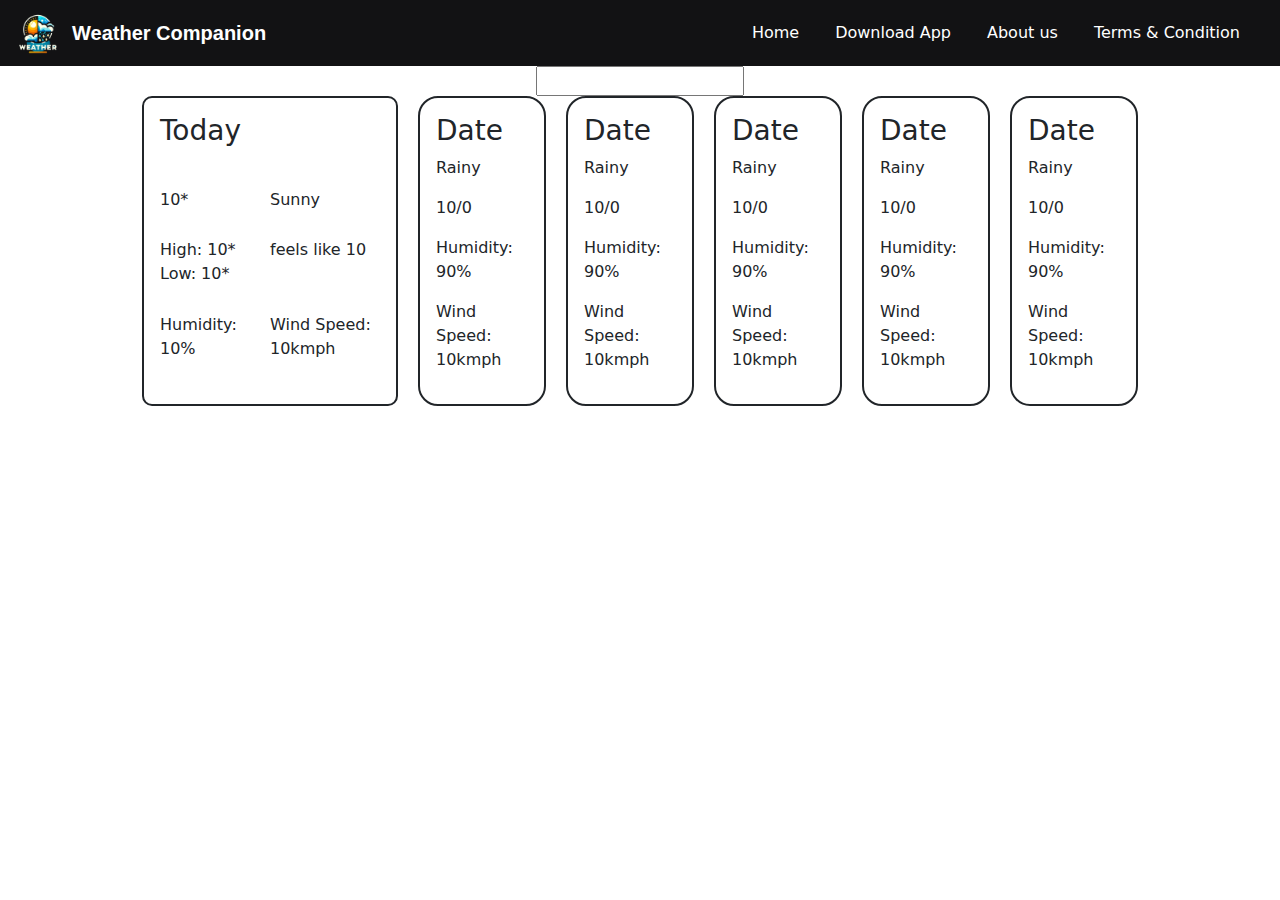
==== html/index.html @ 282c748f "Linked the About us sreen" ====
<!DOCTYPE html>
<html lang="en">
  <head>
    <meta charset="UTF-8" />
    <meta name="viewport" content="width=device-width, initial-scale=1.0" />
    <title>Weather App</title>
    <link rel="stylesheet" href="../css/styles.css" />
    <link
    href="https://cdn.jsdelivr.net/npm/bootstrap@5.3.3/dist/css/bootstrap.min.css"
    rel="stylesheet"
    integrity="sha384-QWTKZyjpPEjISv5WaRU9OFeRpok6YctnYmDr5pNlyT2bRjXh0JMhjY6hW+ALEwIH"
    crossorigin="anonymous">
  </head>
  <body>
    <nav class="navbar navbar-expand-lg navbar-light">
        <div class="container-fluid">
          <img src="../assets/weather-logo.webp" width="50" height="50"
            alt="Your Logo">
          <a class="navbar-brand" href="#">Weather Companion</a>
          <button class="navbar-toggler" type="button" data-bs-toggle="collapse"
            data-bs-target="#navbarSupportedContent"
            aria-controls="navbarSupportedContent" aria-expanded="false"
            aria-label="Toggle navigation">
            <span class="navbar-toggler-icon"></span>
          </button>
          <div class="collapse navbar-collapse justify-content-end"
            id="navbarSupportedContent">
  
            <ul class="navbar-nav ml-auto">
             
                <li class="nav-item nav-item-spacing">
                    <a class="nav-link" href="#">Home</a>
                  </li>
           
              <li class="nav-item nav-item-spacing">
                <a class="nav-link" href="#">Download App</a>
              </li>
              <li class="nav-item nav-item-spacing">
                <a class="nav-link" href="about.html">About us</a>
              </li>
              <li class="nav-item nav-item-spacing">
                <a class="nav-link" href="#">Terms & Condition</a>
              </li>
            
            </ul>
  
          </div>
        </div>
      </nav>

      <section id="search-container">
      
        <form action="" id="search-form">
          <input type="text" id="city-input"/>
        </form>
      </section>
      <section id="forecast-container">
        <div id="current">
            <h3 id="date">Today</h2>
                <div id="current-details">
                    <p id="current-temp">10*</p>
                    <div style="display: flex;" class="condition-container">
                        <p id="current-condition">Sunny</p>
                        <img src="" id="current-condition-icon">
                    </div>
                    <p id="current-hi-lo">High: 10* <br>Low: 10*</p>
                    <p id="current-feels-like">feels like 10</p>
                    <p id="current-humidity">Humidity: 10%</p>
                    <p id="current-wind">Wind Speed: 10kmph</p>
                </div>
        </div>
        <div class="forecast" id="day1">
            <h3 class="forecast-date">Date</h3>
            <div class="forecast-details">
                <div style="display: flex;" class="condition-container">
                    <p class="forecast-condition">Rainy</p>
                    <img src="" class="forecast-condition-icon">
                </div>
                <p class="forecast-hi-lo">10/0</p>
                <p class="forecast-humidity">Humidity: 90%</p>
                <p class="forecast-wind">Wind Speed: 10kmph</p>
            </div>
        </div>
        <div class="forecast" id="day2">
            <h3 class="forecast-date">Date</h3>
            <div class="forecast-details">
                <div style="display: flex;" class="condition-container">
                    <p class="forecast-condition">Rainy</p>
                    <img src="" class="forecast-condition-icon">
                </div>
                <p class="forecast-hi-lo">10/0</p>
                <p class="forecast-humidity">Humidity: 90%</p>
                <p class="forecast-wind">Wind Speed: 10kmph</p>
            </div>
        </div>
        <div class="forecast" id="day3">
            <h3 class="forecast-date">Date</h3>
            <div class="forecast-details">
                <div style="display: flex;" class="condition-container">
                    <p class="forecast-condition">Rainy</p>
                    <img src="" class="forecast-condition-icon">
                </div>
                <p class="forecast-hi-lo">10/0</p>
                <p class="forecast-humidity">Humidity: 90%</p>
                <p class="forecast-wind">Wind Speed: 10kmph</p>
            </div>
        </div>
        <div class="forecast" id="day4">
            <h3 class="forecast-date">Date</h3>
            <div class="forecast-details">
                <div style="display: flex;" class="condition-container">
                    <p class="forecast-condition">Rainy</p>
                    <img src="" class="forecast-condition-icon">
                </div>
                <p class="forecast-hi-lo">10/0</p>
                <p class="forecast-humidity">Humidity: 90%</p>
                <p class="forecast-wind">Wind Speed: 10kmph</p>
            </div>
        </div>
        <div class="forecast" id="day5">
            <h3 class="forecast-date">Date</h3>
            <div class="forecast-details">
                <div style="display: flex;" class="condition-container">
                    <p class="forecast-condition">Rainy</p>
                    <img src="" class="forecast-condition-icon">
                </div>
                <p class="forecast-hi-lo">10/0</p>
                <p class="forecast-humidity">Humidity: 90%</p>
                <p class="forecast-wind">Wind Speed: 10kmph</p>
            </div>
        </div>
    </section>
    <script src="../js/script.js"></script>
  <script src="../js/main.js"></script>
    <script
      src="https://cdn.jsdelivr.net/npm/bootstrap@5.3.3/dist/js/bootstrap.bundle.min.js"
      integrity="sha384-YvpcrYf0tY3lHB60NNkmXc5s9fDVZLESaAA55NDzOxhy9GkcIdslK1eN7N6jIeHz"
      crossorigin="anonymous"></script>
  </body>
 
</html>
---- css/styles.css ----
body {
    background-color: #121214;
}
#forecast-container{
    display: flex;
    justify-content: center;
    gap: 20px;
}

#current {
    background-color: white;
    width: 20vw;
    display: grid;
    padding: 1rem;
    border-radius:10px;
    border-style: solid;
    border-width: 2px;
}
#search-container {
    display: flex;
    flex-direction: column;
    align-items: center;
    justify-content: center;
   
    
  }

#current-details {
    display: grid;
    grid-template-columns: 1fr 1fr;
    gap: 0;
    
}

.forecast {
    background-color: white;
    width: 10vw;
    display: grid;
    padding: 1rem;
    border-radius: 20px;
    border-style: solid;
    border-width: 2px;
}

.navbar-nav .nav-link.active {
    background-color: #f2db60;
    border-radius: 5px;
    padding: 8px;
    /* Adjust this value to get the desired roundness */
    color: black;
    /* Changes text color */
}

.navbar-nav .nav-item .nav-link {
    color: white
}

.navbar-light .navbar-nav .nav-link:hover {
    color: green;
}

.navbar-light {
    background-color: #121214 !important;

}

.navbar-light .navbar-toggler-icon {
    background-color: white;
    border-color: white;

}

.nav-item-spacing {
    margin-right: 20px;
   
}

.navbar-brand img {
    border-radius: 50%;
  
    width: 40px;

    height: 40px;
  
}


.navbar-brand:not(img) {
    font-family: 'Arial', sans-serif;
    font-weight: bold;
    display: flex;
    align-items: center;
    padding: 10px;
    color: white;
}
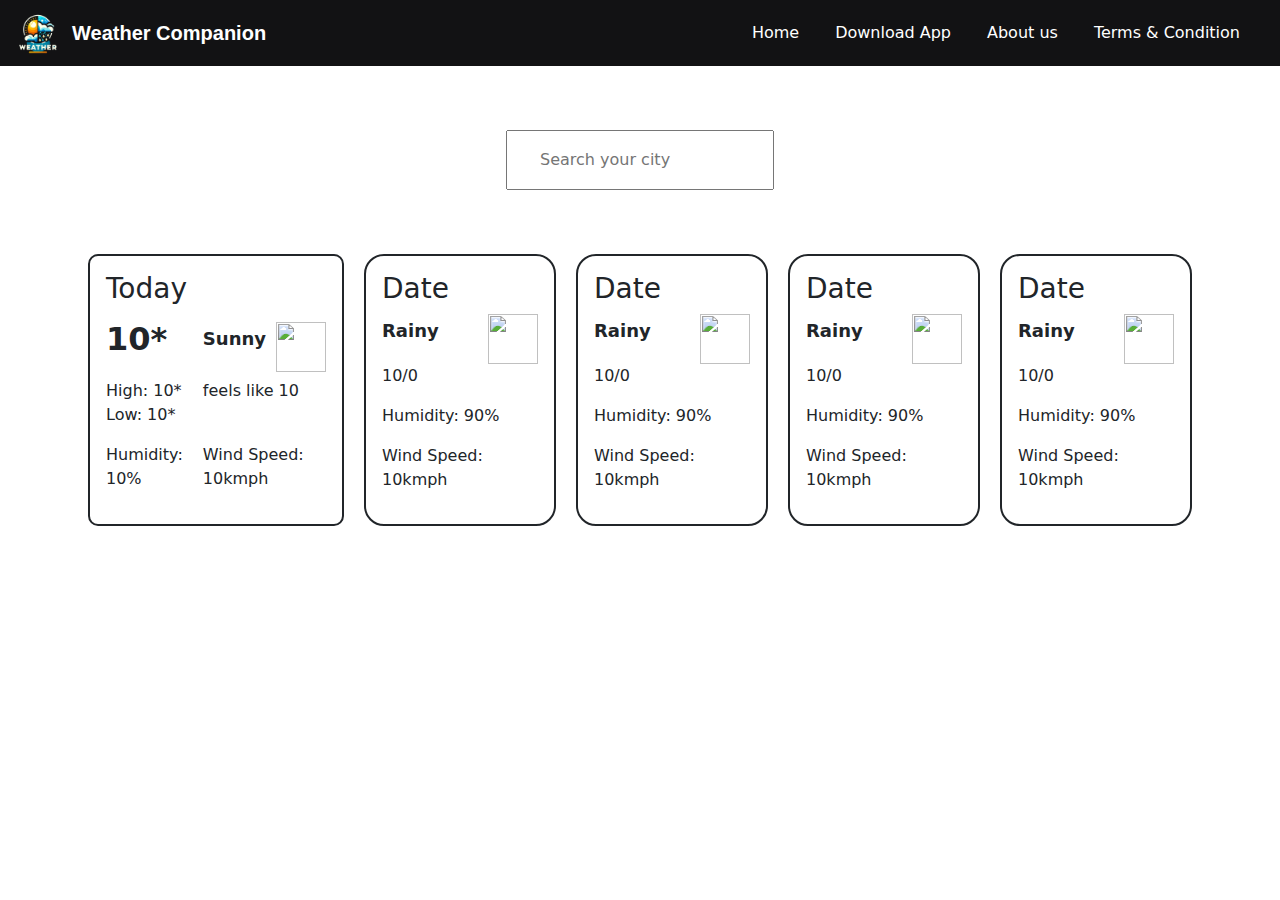
==== commit d3074a19: "Parse date" ====
--- a/html/index.html
+++ b/html/index.html
@@ -36,7 +36,7 @@
                 <a class="nav-link" href="#">Download App</a>
               </li>
               <li class="nav-item nav-item-spacing">
-                <a class="nav-link" href="about.html">About us</a>
+                <a class="nav-link" href="#">About us</a>
               </li>
               <li class="nav-item nav-item-spacing">
                 <a class="nav-link" href="#">Terms & Condition</a>
@@ -51,7 +51,7 @@
       <section id="search-container">
       
         <form action="" id="search-form">
-          <input type="text" id="city-input"/>
+          <input type="text" id="city-input" placeholder="Search your city"/>
         </form>
       </section>
       <section id="forecast-container">
@@ -117,18 +117,6 @@
                 <p class="forecast-wind">Wind Speed: 10kmph</p>
             </div>
         </div>
-        <div class="forecast" id="day5">
-            <h3 class="forecast-date">Date</h3>
-            <div class="forecast-details">
-                <div style="display: flex;" class="condition-container">
-                    <p class="forecast-condition">Rainy</p>
-                    <img src="" class="forecast-condition-icon">
-                </div>
-                <p class="forecast-hi-lo">10/0</p>
-                <p class="forecast-humidity">Humidity: 90%</p>
-                <p class="forecast-wind">Wind Speed: 10kmph</p>
-            </div>
-        </div>
     </section>
     <script src="../js/script.js"></script>
   <script src="../js/main.js"></script>
--- a/css/styles.css
+++ b/css/styles.css
@@ -21,7 +21,7 @@
     flex-direction: column;
     align-items: center;
     justify-content: center;
-   
+   margin: 4rem;
     
   }
 
@@ -34,7 +34,7 @@
 
 .forecast {
     background-color: white;
-    width: 10vw;
+    width: 15vw;
     display: grid;
     padding: 1rem;
     border-radius: 20px;
@@ -93,3 +93,30 @@
     padding: 10px;
     color: white;
 }
+
+.forecast-condition-icon,
+#current-condition-icon {
+    height: 50px;
+    width: 50px;
+}
+.condition-container {
+    display: flex;
+    align-items: center;
+    justify-content: space-between;
+    gap: 10px;
+}
+#city-input {
+    padding: 1rem 2rem;
+}
+.forecast-condition {
+    font-size: large;
+    font-weight: 600;
+}
+#current-condition {
+    font-size: large;
+    font-weight: 600;
+}
+#current-temp {
+    font-size: xx-large;
+    font-weight: 600;
+}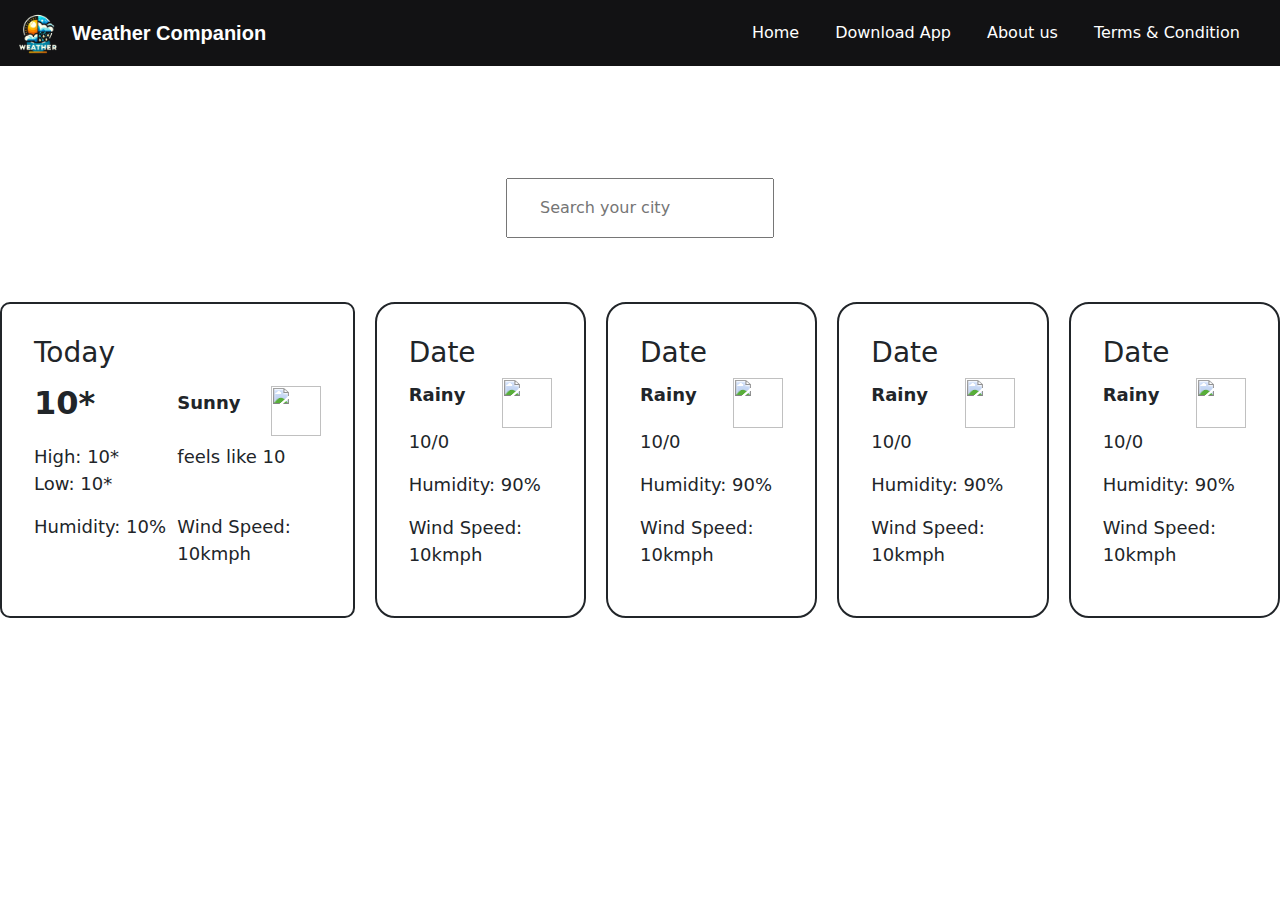
==== commit 5bd232bf: "added heading" ====
--- a/html/index.html
+++ b/html/index.html
@@ -36,7 +36,7 @@
                 <a class="nav-link" href="#">Download App</a>
               </li>
               <li class="nav-item nav-item-spacing">
-                <a class="nav-link" href="#">About us</a>
+                <a class="nav-link" href="about.html">About us</a>
               </li>
               <li class="nav-item nav-item-spacing">
                 <a class="nav-link" href="#">Terms & Condition</a>
@@ -49,7 +49,7 @@
       </nav>
 
       <section id="search-container">
-      
+      <h1 id="location"></h1>
         <form action="" id="search-form">
           <input type="text" id="city-input" placeholder="Search your city"/>
         </form>
--- a/css/styles.css
+++ b/css/styles.css
@@ -9,9 +9,9 @@
 
 #current {
     background-color: white;
-    width: 20vw;
+    /* width: 20vw; */
     display: grid;
-    padding: 1rem;
+    padding: 2rem;
     border-radius:10px;
     border-style: solid;
     border-width: 2px;
@@ -22,7 +22,7 @@
     align-items: center;
     justify-content: center;
    margin: 4rem;
-    
+   gap: 40px;    
   }
 
 #current-details {
@@ -34,9 +34,9 @@
 
 .forecast {
     background-color: white;
-    width: 15vw;
+    /* width: 15vw; */
     display: grid;
-    padding: 1rem;
+    padding: 2rem;
     border-radius: 20px;
     border-style: solid;
     border-width: 2px;
@@ -119,4 +119,7 @@
 #current-temp {
     font-size: xx-large;
     font-weight: 600;
+}
+p {
+    font-size: large;
 }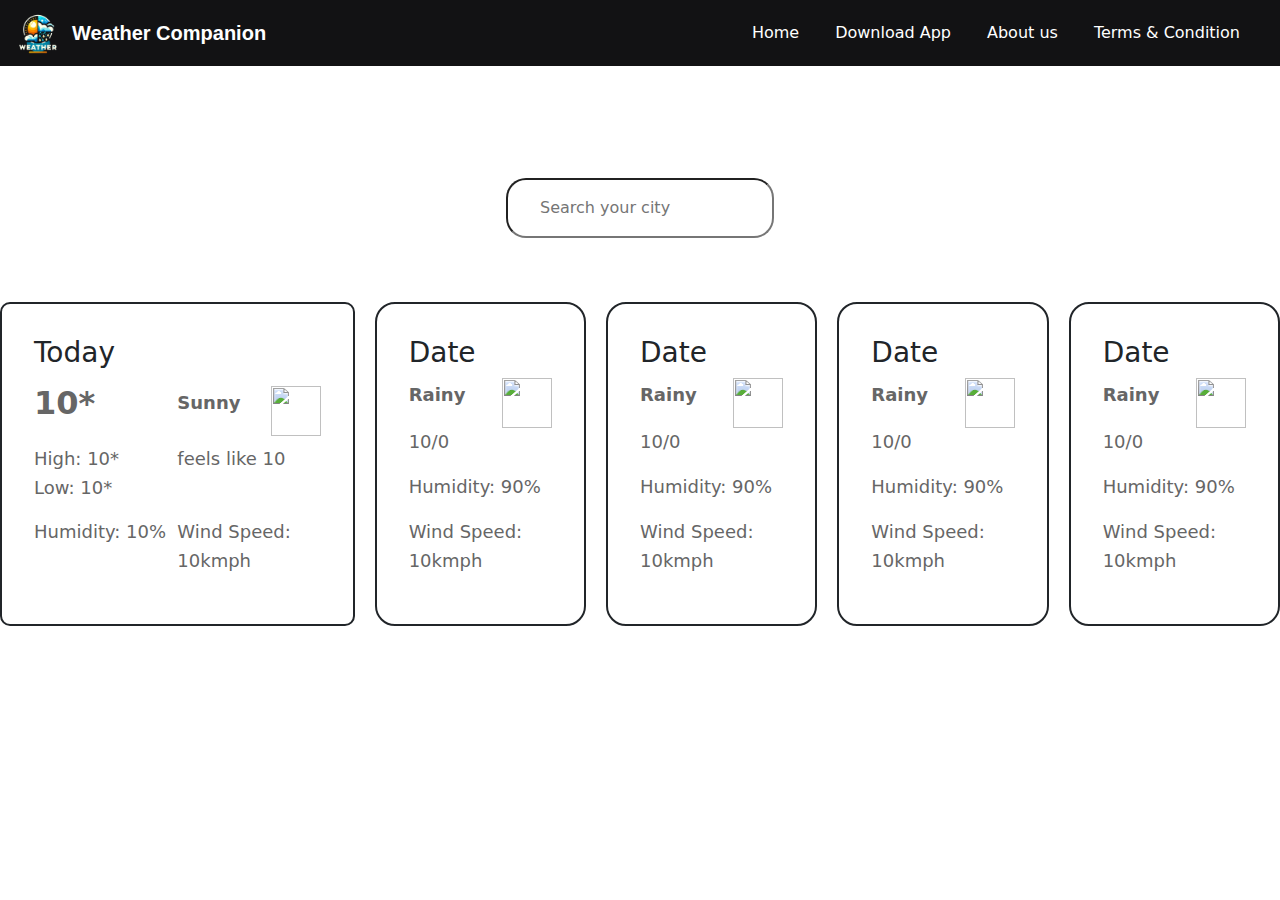
==== commit 78798778: "added terms html file" ====
--- a/html/index.html
+++ b/html/index.html
@@ -29,7 +29,7 @@
             <ul class="navbar-nav ml-auto">
              
                 <li class="nav-item nav-item-spacing">
-                    <a class="nav-link" href="#">Home</a>
+                    <a class="nav-link" href="index.html">Home</a>
                   </li>
            
               <li class="nav-item nav-item-spacing">
@@ -39,7 +39,7 @@
                 <a class="nav-link" href="about.html">About us</a>
               </li>
               <li class="nav-item nav-item-spacing">
-                <a class="nav-link" href="#">Terms & Condition</a>
+                <a class="nav-link" href="terms.html">Terms & Condition</a>
               </li>
             
             </ul>
--- a/css/styles.css
+++ b/css/styles.css
@@ -107,6 +107,7 @@
 }
 #city-input {
     padding: 1rem 2rem;
+    border-radius: 20px;
 }
 .forecast-condition {
     font-size: large;
@@ -122,4 +123,79 @@
 }
 p {
     font-size: large;
-}+}
+p {
+    font-size: large;
+}
+body {
+    font-family: Arial, sans-serif;
+    margin: 0;
+    padding: 0;
+}
+
+header, footer {
+    background-color: #333;
+    color: white;
+    text-align: center;
+    padding: 20px 0;
+}
+
+.about-text {
+    max-width: 600px;
+    margin: 0 auto;
+    text-align: justify;
+    padding: 20px;
+}
+
+footer {
+    position: fixed;
+    bottom: 0;
+    width: 100%;
+}
+
+body {
+    margin: 0;
+    font-family: Arial, sans-serif;
+    background-color: #f2f2f2;
+}
+
+.container {
+    max-width: 800px;
+    margin: 50px auto;
+    padding: 20px;
+    background-color: #fff;
+    border-radius: 10px;
+    box-shadow: 0 0 20px rgba(0, 0, 0, 0.1);
+}
+
+h1 {
+    text-align: center;
+    color: #333;
+}
+
+.content {
+    padding: 20px;
+    border-top: 2px solid #ccc;
+}
+
+p {
+    line-height: 1.6;
+    color: #666;
+}
+
+/* Fancy Styling */
+.container {
+    position: relative;
+    overflow: hidden;
+}
+
+.container:before {
+    content: "";
+    position: absolute;
+    top: 0;
+    left: 0;
+    width: 100%;
+    height: 100%;
+    background: linear-gradient(to bottom, rgba(255, 255, 255, 0) 0%, #fff 50%, rgba(255, 255, 255, 0) 100%);
+    pointer-events: none;
+}
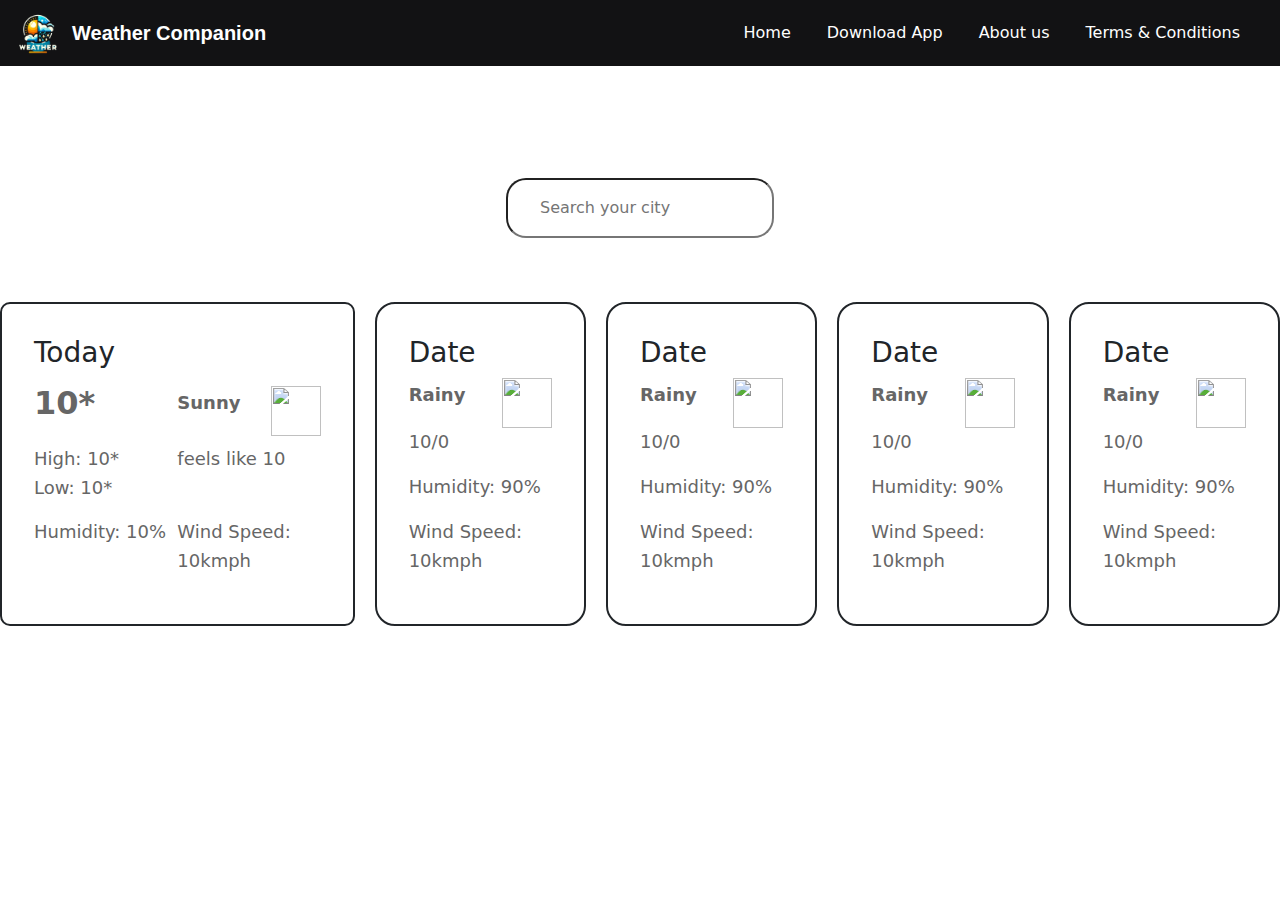
==== commit 83c4621d: "bug fixes" ====
--- a/html/index.html
+++ b/html/index.html
@@ -39,7 +39,7 @@
                 <a class="nav-link" href="about.html">About us</a>
               </li>
               <li class="nav-item nav-item-spacing">
-                <a class="nav-link" href="terms.html">Terms & Condition</a>
+                <a class="nav-link" href="terms.html">Terms & Conditions</a>
               </li>
             
             </ul>
--- a/css/styles.css
+++ b/css/styles.css
@@ -127,11 +127,6 @@
 p {
     font-size: large;
 }
-body {
-    font-family: Arial, sans-serif;
-    margin: 0;
-    padding: 0;
-}
 
 header, footer {
     background-color: #333;
@@ -153,11 +148,6 @@
     width: 100%;
 }
 
-body {
-    margin: 0;
-    font-family: Arial, sans-serif;
-    background-color: #f2f2f2;
-}
 
 .container {
     max-width: 800px;
@@ -199,3 +189,27 @@
     background: linear-gradient(to bottom, rgba(255, 255, 255, 0) 0%, #fff 50%, rgba(255, 255, 255, 0) 100%);
     pointer-events: none;
 }
+
+#terms-container {
+    background-color: #fff;
+    border-radius: 10px;
+    box-shadow: 0 0 20px rgba(0, 0, 0, 0.1);
+    padding: 20px;
+    margin: 50px auto;
+    max-width: 800px;
+}
+
+#terms-container h1 {
+    text-align: center;
+    color: #333;
+}
+
+#terms-container .content {
+    border-top: 2px solid #ccc;
+    padding-top: 20px;
+}
+
+#terms-container p {
+    line-height: 1.6;
+    color: #666;
+}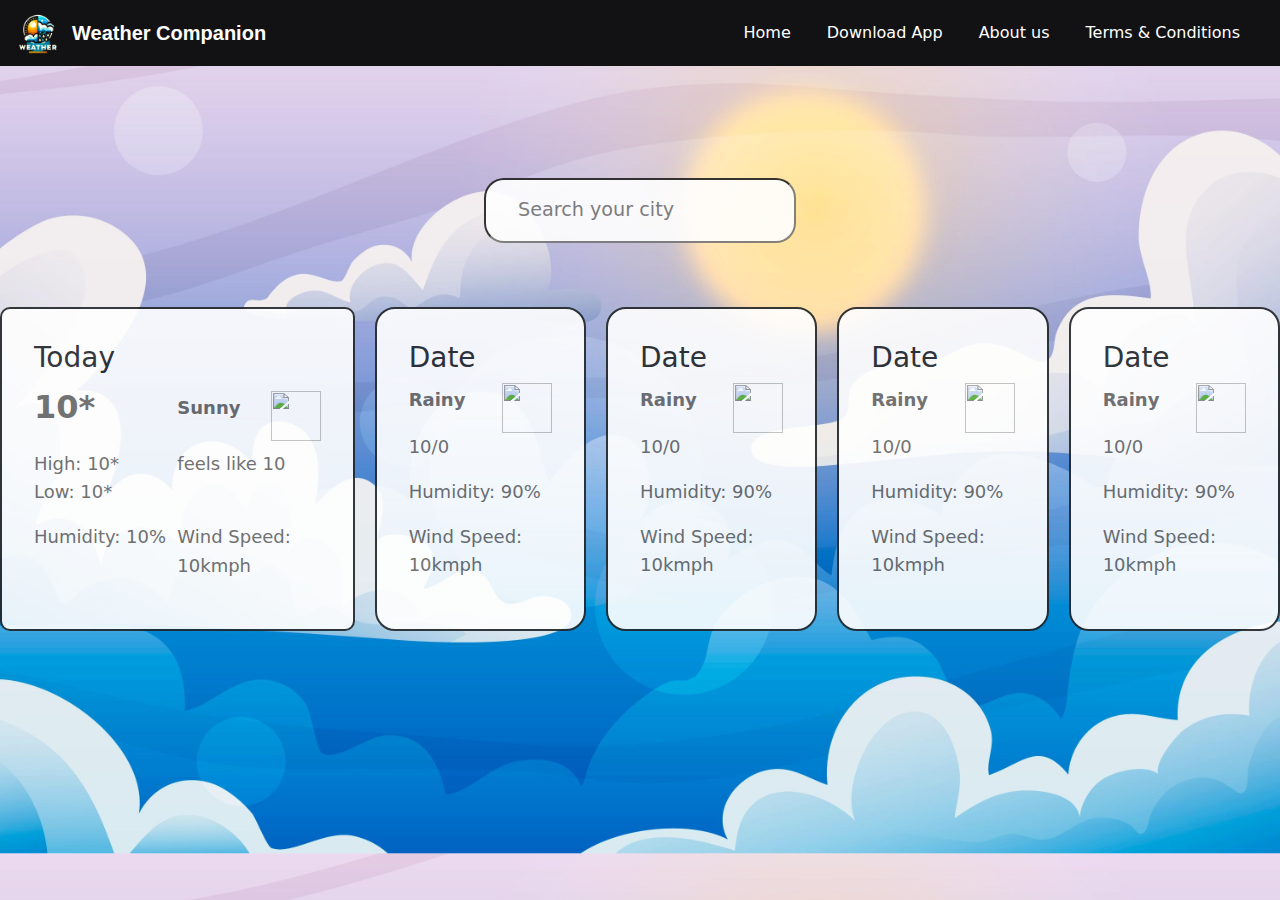
==== commit edae6ac5: "Added the download Screen" ====
--- a/html/index.html
+++ b/html/index.html
@@ -13,41 +13,32 @@
   </head>
   <body>
     <nav class="navbar navbar-expand-lg navbar-light">
-        <div class="container-fluid">
-          <img src="../assets/weather-logo.webp" width="50" height="50"
-            alt="Your Logo">
+      <div class="container-fluid">
+          <img src="../assets/weather-logo.webp" width="50" height="50" alt="Your Logo">
           <a class="navbar-brand" href="#">Weather Companion</a>
           <button class="navbar-toggler" type="button" data-bs-toggle="collapse"
-            data-bs-target="#navbarSupportedContent"
-            aria-controls="navbarSupportedContent" aria-expanded="false"
-            aria-label="Toggle navigation">
-            <span class="navbar-toggler-icon"></span>
+              data-bs-target="#navbarSupportedContent" aria-controls="navbarSupportedContent"
+              aria-expanded="false" aria-label="Toggle navigation">
+              <span class="navbar-toggler-icon"></span>
           </button>
-          <div class="collapse navbar-collapse justify-content-end"
-            id="navbarSupportedContent">
-  
-            <ul class="navbar-nav ml-auto">
-             
-                <li class="nav-item nav-item-spacing">
-                    <a class="nav-link" href="index.html">Home</a>
+          <div class="collapse navbar-collapse justify-content-end" id="navbarSupportedContent">
+              <ul class="navbar-nav ml-auto">
+                  <li class="nav-item nav-item-spacing">
+                      <a class="nav-link" href="index.html">Home</a>
                   </li>
-           
-              <li class="nav-item nav-item-spacing">
-                <a class="nav-link" href="#">Download App</a>
-              </li>
-              <li class="nav-item nav-item-spacing">
-                <a class="nav-link" href="about.html">About us</a>
-              </li>
-              <li class="nav-item nav-item-spacing">
-                <a class="nav-link" href="terms.html">Terms & Conditions</a>
-              </li>
-            
-            </ul>
-  
+                  <li class="nav-item nav-item-spacing">
+                      <a class="nav-link" href="download.html">Download App</a>
+                  </li>
+                  <li class="nav-item nav-item-spacing">
+                      <a class="nav-link" href="about.html">About us</a>
+                  </li>
+                  <li class="nav-item nav-item-spacing">
+                      <a class="nav-link" href="terms.html">Terms & Conditions</a>
+                  </li>
+              </ul>
           </div>
-        </div>
-      </nav>
-
+      </div>
+  </nav>
       <section id="search-container">
       <h1 id="location"></h1>
         <form action="" id="search-form">
--- a/css/styles.css
+++ b/css/styles.css
@@ -15,6 +15,7 @@
     border-radius:10px;
     border-style: solid;
     border-width: 2px;
+    opacity: 0.9;
 }
 #search-container {
     display: flex;
@@ -40,6 +41,7 @@
     border-radius: 20px;
     border-style: solid;
     border-width: 2px;
+    opacity: 0.9;
 }
 
 .navbar-nav .nav-link.active {
@@ -108,6 +110,8 @@
 #city-input {
     padding: 1rem 2rem;
     border-radius: 20px;
+    opacity: 0.9;
+    font-size: larger;
 }
 .forecast-condition {
     font-size: large;
@@ -139,7 +143,11 @@
     max-width: 600px;
     margin: 0 auto;
     text-align: justify;
-    padding: 20px;
+    padding: 40.px;
+}
+#about{
+background-color: #ffff;
+padding: 4rem;
 }
 
 footer {
@@ -148,6 +156,14 @@
     width: 100%;
 }
 
+body {
+    margin: 0;
+    font-family: Arial, sans-serif;
+    background-color: #f2f2f2;
+    background-image: url('../assets/bg.jpg');
+    background-position: top;
+    background-size: cover;
+}
 
 .container {
     max-width: 800px;
